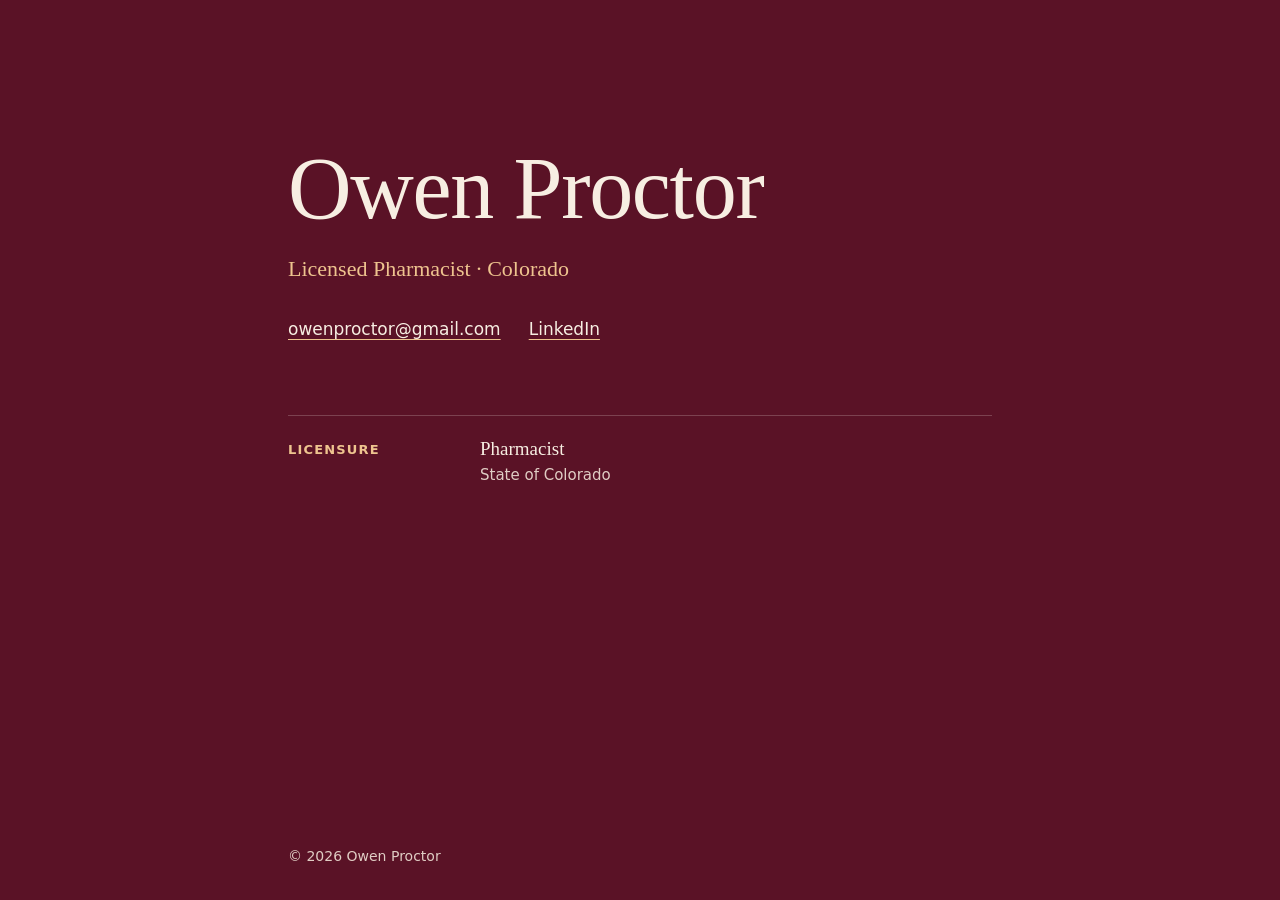
==== index.html @ 095172c4 "Add personal website Co-Authored-By: Claude Opus 5.5 <noreply@anthropic.com>" ====
<!DOCTYPE html>
<html lang="en">
<head>
<meta charset="utf-8">
<meta name="viewport" content="width=device-width, initial-scale=1">
<meta name="theme-color" content="#5a1226">
<title>Owen Proctor</title>
<meta name="description" content="">
<link rel="icon" href="data:image/svg+xml,%3Csvg xmlns='http://www.w3.org/2000/svg' viewBox='0 0 32 32'%3E%3Crect width='32' height='32' rx='6' fill='%235a1226'/%3E%3Ctext x='16' y='22' font-family='Georgia,serif' font-size='17' text-anchor='middle' fill='%23f7eee2'%3EOP%3C/text%3E%3C/svg%3E">
<style>
  :root {
    --burgundy: #5a1226;
    --cream: #f7eee2;
    --muted: #e0cdc4;
    --accent: #eec48f;
    --rule: rgba(247, 238, 226, .22);
    --serif: "Iowan Old Style", "Palatino Linotype", Palatino, Georgia, serif;
    --sans: system-ui, -apple-system, "Segoe UI", Roboto, sans-serif;
  }
  * { box-sizing: border-box; margin: 0; }
  html { -webkit-text-size-adjust: 100%; }
  body {
    min-height: 100svh;
    display: flex;
    flex-direction: column;
    background: var(--burgundy);
    color: var(--cream);
    font: 1.0625rem/1.65 var(--sans);
  }
  main, footer {
    width: 100%;
    max-width: 50rem;
    margin-inline: auto;
    padding-inline: clamp(1.5rem, 6vw, 3rem);
  }
  main { flex: 1; padding-block: clamp(4rem, 16vh, 9rem) 4rem; }
  a { color: inherit; text-decoration-color: var(--accent); text-decoration-thickness: 1px; text-underline-offset: .22em; }
  a:hover { color: var(--accent); }
  a:focus-visible { outline: 2px solid var(--accent); outline-offset: 3px; border-radius: 2px; }

  .photo { display: block; width: 8rem; height: 8rem; object-fit: cover; border-radius: 50%; margin-bottom: 2rem; }
  h1 {
    font: 400 clamp(3rem, 11vw, 5.5rem)/1.02 var(--serif);
    letter-spacing: -.015em;
  }
  .credentials { font-size: .36em; letter-spacing: 0; color: var(--muted); white-space: nowrap; margin-left: .3em; }
  .role { margin-top: 1.25rem; font: 1.375rem/1.35 var(--serif); color: var(--accent); }
  .headline { margin-top: .5rem; color: var(--muted); max-width: 36rem; }
  .contact { display: flex; flex-wrap: wrap; gap: .5rem 1.75rem; margin-top: 2rem; padding: 0; list-style: none; overflow-wrap: anywhere; }

  section {
    display: grid;
    gap: .75rem;
    margin-top: 3rem;
    padding-top: 1.25rem;
    border-top: 1px solid var(--rule);
  }
  main > header + section { margin-top: 4.5rem; }
  h2 { font: 600 .8125rem/1.5 var(--sans); letter-spacing: .09em; text-transform: uppercase; color: var(--accent); }
  .about p + p { margin-top: 1em; }
  .items { display: grid; gap: 1.5rem; padding: 0; list-style: none; }
  .item-head { display: flex; flex-wrap: wrap; justify-content: space-between; gap: 0 1rem; }
  .item-title { font: 1.1875rem/1.4 var(--serif); }
  .dates, .org { color: var(--muted); font-size: .9375rem; }
  .details { margin-top: .35rem; }
  .tags { display: flex; flex-wrap: wrap; gap: .5rem; padding: 0; list-style: none; }
  .tags li { padding: .1rem .75rem; border: 1px solid var(--rule); border-radius: 99px; font-size: .9375rem; }

  footer { padding-block: 1.5rem 2rem; color: var(--muted); font-size: .875rem; }

  @media (min-width: 40rem) {
    section { grid-template-columns: 10rem 1fr; gap: 2rem; }
    h2 { padding-top: .25rem; }
  }
</style>
</head>
<body>
<main id="site"></main>
<footer id="footer"></footer>

<script src="content.js"></script>
<script>
  // Builds the page from content.js. Nothing here needs editing.
  const S = window.SITE;

  function el(tag, attrs, ...kids) {
    const node = document.createElement(tag);
    for (const [key, value] of Object.entries(attrs || {})) node.setAttribute(key, value);
    node.append(...kids.filter(Boolean));
    return node;
  }

  function header() {
    const name = el("h1", null, S.name);
    if (S.credentials) name.append(el("span", { class: "credentials" }, S.credentials));

    const role = [S.title, S.location].filter(Boolean).join(" · ");
    const contacts = [
      S.email && [S.email, "mailto:" + S.email],
      S.phone && [S.phone, "tel:" + S.phone.replace(/[^\d+]/g, "")],
      S.linkedin && ["LinkedIn", S.linkedin],
      S.resume && ["Résumé", S.resume],
      ...(S.links || []).map(link => [link.label, link.url]),
    ].filter(Boolean);

    return el("header", null,
      S.photo && el("img", { class: "photo", src: S.photo, alt: S.name }),
      name,
      role && el("p", { class: "role" }, role),
      S.headline && el("p", { class: "headline" }, S.headline),
      contacts.length && el("ul", { class: "contact" },
        ...contacts.map(([text, href]) => el("li", null, el("a", { href }, text)))),
    );
  }

  function section(heading, body) {
    return el("section", null, el("h2", null, heading), body);
  }

  function item(entry) {
    const title = entry.url ? el("a", { href: entry.url }, entry.title || entry.url) : entry.title;
    return el("li", null,
      el("div", { class: "item-head" },
        title && el("div", { class: "item-title" }, title),
        entry.dates && el("div", { class: "dates" }, entry.dates)),
      entry.org && el("div", { class: "org" }, entry.org),
      entry.details && el("p", { class: "details" }, entry.details),
    );
  }

  function list(items) {
    if (items.every(entry => typeof entry === "string")) {
      return el("ul", { class: "tags" }, ...items.map(text => el("li", null, text)));
    }
    return el("ul", { class: "items" },
      ...items.map(entry => typeof entry === "string" ? item({ title: entry }) : item(entry)));
  }

  const site = document.getElementById("site");
  site.append(header());

  if (S.about && S.about.trim()) {
    const paragraphs = S.about.trim().split(/\n\s*\n/).map(text => el("p", null, text));
    site.append(section("About", el("div", { class: "about" }, ...paragraphs)));
  }
  for (const { heading, items } of S.sections || []) {
    if (items && items.length) site.append(section(heading, list(items)));
  }

  const summary = [S.name, S.title, S.location].filter(Boolean);
  document.title = S.title ? `${S.name} | ${S.title}` : S.name;
  document.querySelector('meta[name="description"]').content = S.headline || summary.join(", ");
  document.getElementById("footer").textContent = `© ${new Date().getFullYear()} ${S.name}`;
</script>
</body>
</html>
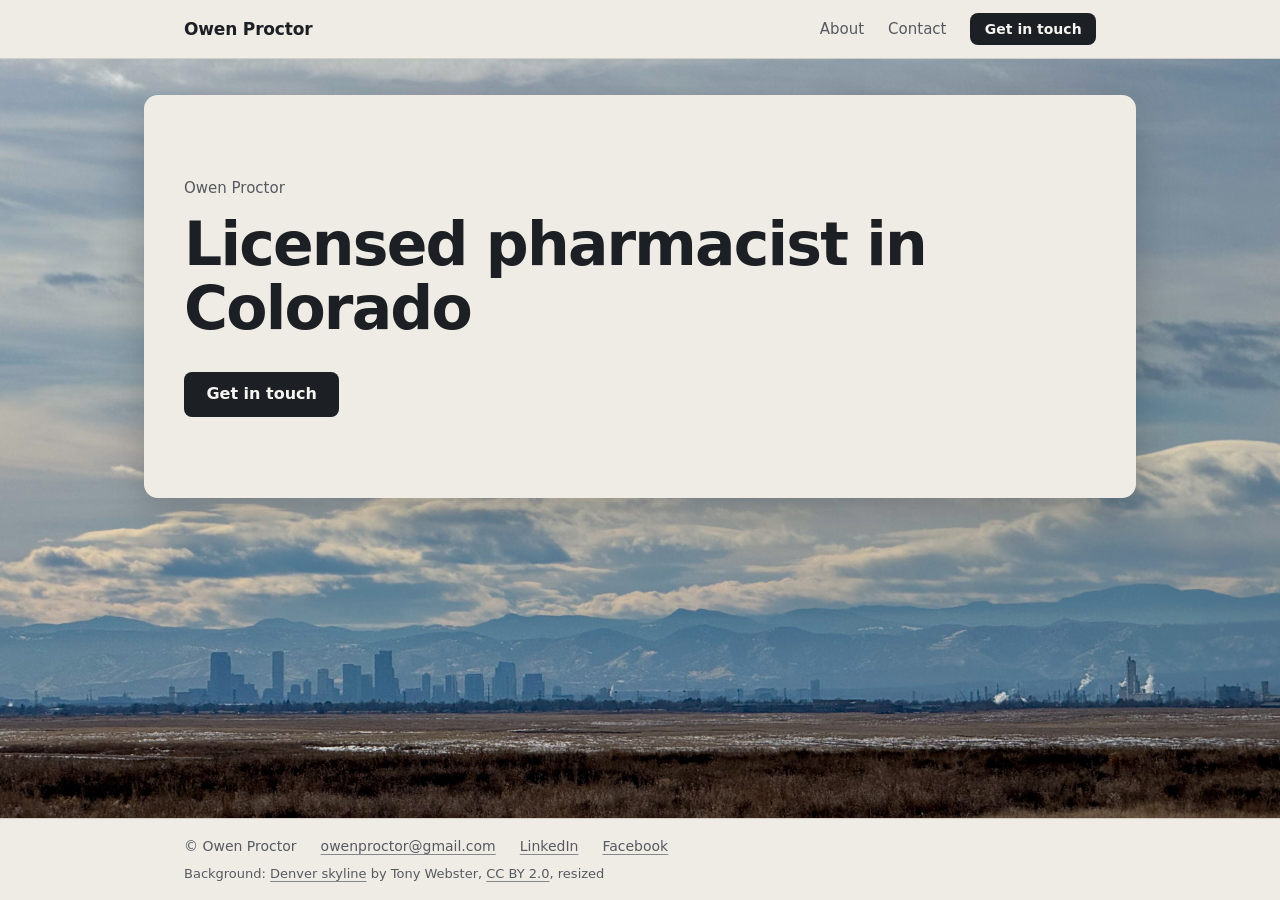
==== commit 6ae74c39: "Add pages, admin, Denver background and neutral style Co-Authored-By: Claude Opus 5.5 <noreply@anthr" ====
--- a/index.html
+++ b/index.html
@@ -3,154 +3,43 @@
 <head>
 <meta charset="utf-8">
 <meta name="viewport" content="width=device-width, initial-scale=1">
-<meta name="theme-color" content="#5a1226">
-<title>Owen Proctor</title>
-<meta name="description" content="">
-<link rel="icon" href="data:image/svg+xml,%3Csvg xmlns='http://www.w3.org/2000/svg' viewBox='0 0 32 32'%3E%3Crect width='32' height='32' rx='6' fill='%235a1226'/%3E%3Ctext x='16' y='22' font-family='Georgia,serif' font-size='17' text-anchor='middle' fill='%23f7eee2'%3EOP%3C/text%3E%3C/svg%3E">
-<style>
-  :root {
-    --burgundy: #5a1226;
-    --cream: #f7eee2;
-    --muted: #e0cdc4;
-    --accent: #eec48f;
-    --rule: rgba(247, 238, 226, .22);
-    --serif: "Iowan Old Style", "Palatino Linotype", Palatino, Georgia, serif;
-    --sans: system-ui, -apple-system, "Segoe UI", Roboto, sans-serif;
-  }
-  * { box-sizing: border-box; margin: 0; }
-  html { -webkit-text-size-adjust: 100%; }
-  body {
-    min-height: 100svh;
-    display: flex;
-    flex-direction: column;
-    background: var(--burgundy);
-    color: var(--cream);
-    font: 1.0625rem/1.65 var(--sans);
-  }
-  main, footer {
-    width: 100%;
-    max-width: 50rem;
-    margin-inline: auto;
-    padding-inline: clamp(1.5rem, 6vw, 3rem);
-  }
-  main { flex: 1; padding-block: clamp(4rem, 16vh, 9rem) 4rem; }
-  a { color: inherit; text-decoration-color: var(--accent); text-decoration-thickness: 1px; text-underline-offset: .22em; }
-  a:hover { color: var(--accent); }
-  a:focus-visible { outline: 2px solid var(--accent); outline-offset: 3px; border-radius: 2px; }
-
-  .photo { display: block; width: 8rem; height: 8rem; object-fit: cover; border-radius: 50%; margin-bottom: 2rem; }
-  h1 {
-    font: 400 clamp(3rem, 11vw, 5.5rem)/1.02 var(--serif);
-    letter-spacing: -.015em;
-  }
-  .credentials { font-size: .36em; letter-spacing: 0; color: var(--muted); white-space: nowrap; margin-left: .3em; }
-  .role { margin-top: 1.25rem; font: 1.375rem/1.35 var(--serif); color: var(--accent); }
-  .headline { margin-top: .5rem; color: var(--muted); max-width: 36rem; }
-  .contact { display: flex; flex-wrap: wrap; gap: .5rem 1.75rem; margin-top: 2rem; padding: 0; list-style: none; overflow-wrap: anywhere; }
-
-  section {
-    display: grid;
-    gap: .75rem;
-    margin-top: 3rem;
-    padding-top: 1.25rem;
-    border-top: 1px solid var(--rule);
-  }
-  main > header + section { margin-top: 4.5rem; }
-  h2 { font: 600 .8125rem/1.5 var(--sans); letter-spacing: .09em; text-transform: uppercase; color: var(--accent); }
-  .about p + p { margin-top: 1em; }
-  .items { display: grid; gap: 1.5rem; padding: 0; list-style: none; }
-  .item-head { display: flex; flex-wrap: wrap; justify-content: space-between; gap: 0 1rem; }
-  .item-title { font: 1.1875rem/1.4 var(--serif); }
-  .dates, .org { color: var(--muted); font-size: .9375rem; }
-  .details { margin-top: .35rem; }
-  .tags { display: flex; flex-wrap: wrap; gap: .5rem; padding: 0; list-style: none; }
-  .tags li { padding: .1rem .75rem; border: 1px solid var(--rule); border-radius: 99px; font-size: .9375rem; }
-
-  footer { padding-block: 1.5rem 2rem; color: var(--muted); font-size: .875rem; }
-
-  @media (min-width: 40rem) {
-    section { grid-template-columns: 10rem 1fr; gap: 2rem; }
-    h2 { padding-top: .25rem; }
-  }
-</style>
+<meta name="theme-color" content="#efece6">
+<title>Owen Proctor | Licensed Pharmacist, Colorado</title>
+<meta name="description" content="Owen Proctor, Licensed Pharmacist in Colorado.">
+<link rel="canonical" href="https://owenproctor.com/">
+<meta property="og:type" content="website">
+<meta property="og:title" content="Owen Proctor | Licensed Pharmacist, Colorado">
+<meta property="og:description" content="Owen Proctor, Licensed Pharmacist in Colorado.">
+<meta property="og:url" content="https://owenproctor.com/">
+<link rel="icon" href="data:image/svg+xml,%3Csvg xmlns='http://www.w3.org/2000/svg' viewBox='0 0 32 32'%3E%3Crect width='32' height='32' rx='6' fill='%231c1f23'/%3E%3Ctext x='16' y='22' font-family='Arial,sans-serif' font-size='14' font-weight='700' text-anchor='middle' fill='%23efece6'%3EOP%3C/text%3E%3C/svg%3E">
+<link rel="stylesheet" href="/style.css">
+<script type="application/ld+json">{"@context":"https://schema.org","@type":"Person","name":"Owen Proctor","jobTitle":"Licensed Pharmacist","url":"https://owenproctor.com/","email":"mailto:owenproctor@gmail.com","sameAs":["https://www.linkedin.com/in/owenproctor","https://www.facebook.com/owen.proctor.5/"]}</script>
 </head>
 <body>
-<main id="site"></main>
-<footer id="footer"></footer>
+<a class="skip" href="#main">Skip to content</a>
+<header class="site-header">
+  <div class="wrap header-row">
+    <a class="brand" href="/">Owen Proctor</a>
+    <nav aria-label="Main"><a href="/about">About</a><a href="/contact">Contact</a><a class="button button-small" href="/contact">Get in touch</a></nav>
+  </div>
+</header>
+<main id="main" class="wrap">
+<section class="hero">
+  
+  <p class="eyebrow">Owen Proctor</p>
+  <h1>Licensed pharmacist in Colorado</h1>
+  
+  <p class="actions"><a class="button" href="/contact">Get in touch</a></p>
+</section>
 
-<script src="content.js"></script>
-<script>
-  // Builds the page from content.js. Nothing here needs editing.
-  const S = window.SITE;
 
-  function el(tag, attrs, ...kids) {
-    const node = document.createElement(tag);
-    for (const [key, value] of Object.entries(attrs || {})) node.setAttribute(key, value);
-    node.append(...kids.filter(Boolean));
-    return node;
-  }
-
-  function header() {
-    const name = el("h1", null, S.name);
-    if (S.credentials) name.append(el("span", { class: "credentials" }, S.credentials));
-
-    const role = [S.title, S.location].filter(Boolean).join(" · ");
-    const contacts = [
-      S.email && [S.email, "mailto:" + S.email],
-      S.phone && [S.phone, "tel:" + S.phone.replace(/[^\d+]/g, "")],
-      S.linkedin && ["LinkedIn", S.linkedin],
-      S.resume && ["Résumé", S.resume],
-      ...(S.links || []).map(link => [link.label, link.url]),
-    ].filter(Boolean);
-
-    return el("header", null,
-      S.photo && el("img", { class: "photo", src: S.photo, alt: S.name }),
-      name,
-      role && el("p", { class: "role" }, role),
-      S.headline && el("p", { class: "headline" }, S.headline),
-      contacts.length && el("ul", { class: "contact" },
-        ...contacts.map(([text, href]) => el("li", null, el("a", { href }, text)))),
-    );
-  }
-
-  function section(heading, body) {
-    return el("section", null, el("h2", null, heading), body);
-  }
-
-  function item(entry) {
-    const title = entry.url ? el("a", { href: entry.url }, entry.title || entry.url) : entry.title;
-    return el("li", null,
-      el("div", { class: "item-head" },
-        title && el("div", { class: "item-title" }, title),
-        entry.dates && el("div", { class: "dates" }, entry.dates)),
-      entry.org && el("div", { class: "org" }, entry.org),
-      entry.details && el("p", { class: "details" }, entry.details),
-    );
-  }
-
-  function list(items) {
-    if (items.every(entry => typeof entry === "string")) {
-      return el("ul", { class: "tags" }, ...items.map(text => el("li", null, text)));
-    }
-    return el("ul", { class: "items" },
-      ...items.map(entry => typeof entry === "string" ? item({ title: entry }) : item(entry)));
-  }
-
-  const site = document.getElementById("site");
-  site.append(header());
-
-  if (S.about && S.about.trim()) {
-    const paragraphs = S.about.trim().split(/\n\s*\n/).map(text => el("p", null, text));
-    site.append(section("About", el("div", { class: "about" }, ...paragraphs)));
-  }
-  for (const { heading, items } of S.sections || []) {
-    if (items && items.length) site.append(section(heading, list(items)));
-  }
-
-  const summary = [S.name, S.title, S.location].filter(Boolean);
-  document.title = S.title ? `${S.name} | ${S.title}` : S.name;
-  document.querySelector('meta[name="description"]').content = S.headline || summary.join(", ");
-  document.getElementById("footer").textContent = `© ${new Date().getFullYear()} ${S.name}`;
-</script>
+</main>
+<footer class="site-footer">
+  <div class="wrap footer-row">
+    <span>© Owen Proctor</span>
+    <a href="mailto:owenproctor@gmail.com">owenproctor@gmail.com</a><a href="https://www.linkedin.com/in/owenproctor">LinkedIn</a><a href="https://www.facebook.com/owen.proctor.5/">Facebook</a>
+    <span class="credit">Background: <a href="https://commons.wikimedia.org/wiki/File:Denver_Colorado_Skyline_at_Rocky_Mountain_Arsenal_(53658444917).jpg">Denver skyline</a> by Tony Webster, <a href="https://creativecommons.org/licenses/by/2.0/">CC BY 2.0</a>, resized</span>
+  </div>
+</footer>
 </body>
 </html>
--- a/style.css
+++ b/style.css
@@ -0,0 +1,129 @@
+:root {
+  --paper: #efece6;
+  --paper-soft: #f7f5f1;
+  --ink: #1c1f23;
+  --muted: #565a60;
+  --line: #d3cfc7;
+  --field: #85888c;
+  --sans: Inter, "Segoe UI Variable Text", "Segoe UI", system-ui, -apple-system, Roboto, "Helvetica Neue", Arial, sans-serif;
+}
+* { box-sizing: border-box; margin: 0; }
+html { -webkit-text-size-adjust: 100%; scroll-padding-top: 6rem; }
+body {
+  min-height: 100svh;
+  display: flex;
+  flex-direction: column;
+  background: var(--paper);
+  color: var(--ink);
+  font: 1.0625rem/1.65 var(--sans);
+  -webkit-font-smoothing: antialiased;
+}
+/* The Denver photo stays fixed behind the page. */
+body::before {
+  content: "";
+  position: fixed;
+  inset: 0;
+  z-index: -1;
+  background: url("/denver.jpg") center bottom / cover no-repeat;
+}
+a { color: inherit; text-decoration-color: var(--field); text-decoration-thickness: 1px; text-underline-offset: .22em; }
+a:hover { text-decoration-color: var(--ink); }
+:focus-visible { outline: 2px solid var(--ink); outline-offset: 3px; border-radius: 2px; }
+p + p { margin-top: 1em; }
+
+.wrap { width: 100%; max-width: 62rem; margin-inline: auto; padding-inline: clamp(1.25rem, 5vw, 2.5rem); }
+.skip { position: absolute; left: -999px; }
+.skip:focus { left: 1rem; top: 1rem; z-index: 20; background: var(--ink); color: var(--paper-soft); padding: .5rem 1rem; }
+
+/* Sticky header */
+.site-header { position: sticky; top: 0; z-index: 10; background: var(--paper); border-bottom: 1px solid var(--line); }
+.header-row { display: flex; flex-wrap: wrap; align-items: center; justify-content: space-between; gap: .35rem 1.5rem; padding-block: .75rem; }
+.brand { font-size: 1.0625rem; font-weight: 650; letter-spacing: -.01em; text-decoration: none; }
+.site-header nav { display: flex; flex-wrap: wrap; align-items: center; gap: .25rem 1.5rem; font-size: .9375rem; }
+.site-header nav a:not(.button) { color: var(--muted); text-decoration: none; padding-block: .3rem; }
+.site-header nav a:not(.button):hover { color: var(--ink); }
+.site-header nav a[aria-current="page"] { color: var(--ink); font-weight: 600; }
+
+.button {
+  display: inline-block;
+  padding: .75rem 1.4rem;
+  border: 0;
+  border-radius: 8px;
+  background: var(--ink);
+  color: var(--paper-soft);
+  font: 600 1rem/1.3 var(--sans);
+  text-decoration: none;
+  cursor: pointer;
+  transition: background-color .15s;
+}
+.button:hover { background: #3b4047; }
+.button-small { padding: .45rem .9rem; font-size: .875rem; }
+
+main {
+  margin-block: clamp(1rem, 4vh, 2.5rem) clamp(2rem, 22vh, 13rem);
+  padding-block: clamp(2rem, 6vh, 3.5rem);
+  background: var(--paper);
+  border-radius: 14px;
+  box-shadow: 0 12px 40px rgba(20, 24, 30, .25);
+}
+h1 { font-size: clamp(2.25rem, 6.5vw, 3.75rem); font-weight: 650; line-height: 1.06; letter-spacing: -.03em; }
+.lead { margin-top: 1rem; font-size: 1.25rem; line-height: 1.5; color: var(--muted); max-width: 40rem; }
+.eyebrow { margin-bottom: .75rem; color: var(--muted); font-size: .9375rem; font-weight: 500; }
+.actions { margin-top: 2rem; }
+.muted { color: var(--muted); font-size: .9375rem; }
+.label { font-size: .8125rem; font-weight: 600; line-height: 1.5; letter-spacing: .06em; text-transform: uppercase; color: var(--muted); }
+.credentials { margin-left: .5em; font-size: .36em; font-weight: 500; letter-spacing: 0; color: var(--muted); white-space: nowrap; }
+.photo { display: block; width: 8rem; height: 8rem; object-fit: cover; border-radius: 50%; margin-bottom: 1.5rem; }
+
+.hero { padding-block: clamp(.5rem, 3vh, 2rem); }
+main > section:not(.hero):not(.band) { margin-top: 3rem; padding-top: 1.25rem; border-top: 1px solid var(--line); }
+main > section:not(.hero):not(.band) > .label { margin-bottom: 1rem; }
+
+.cards { display: grid; gap: 1rem; grid-template-columns: repeat(auto-fit, minmax(16rem, 1fr)); margin-top: 1.5rem; }
+main > section .cards { margin-top: 0; }
+.card { display: block; padding: 1.25rem 1.5rem; background: var(--paper-soft); border: 1px solid var(--line); border-radius: 10px; text-decoration: none; transition: border-color .15s; }
+.card:hover { border-color: var(--ink); }
+.card h2, .card h3 { font-size: 1.1875rem; font-weight: 600; line-height: 1.3; letter-spacing: -.01em; }
+.card p { margin-top: .5rem; color: var(--muted); font-size: .9375rem; }
+
+.prose { max-width: 42rem; }
+.prose > p:not(.lead):not(.eyebrow) { margin-top: 1.25rem; }
+.band { display: flex; flex-wrap: wrap; align-items: center; justify-content: space-between; gap: 1rem; margin-top: 3.5rem; padding: 1.5rem; background: var(--paper-soft); border: 1px solid var(--line); border-radius: 10px; }
+.band h2 { font-size: 1.375rem; font-weight: 600; letter-spacing: -.01em; }
+
+.split { display: grid; gap: .75rem; }
+.split > .label { margin-bottom: 0; }
+.items { display: grid; gap: 1.25rem; padding: 0; list-style: none; }
+.item-head { display: flex; flex-wrap: wrap; justify-content: space-between; gap: 0 1rem; }
+.item-title { font-weight: 600; }
+.items p { margin-top: .35rem; }
+
+/* Contact */
+.contact-grid { display: grid; gap: 2.5rem; margin-top: 2rem; }
+.form { display: grid; gap: 1.1rem; align-content: start; }
+.form label { display: grid; gap: .3rem; font-weight: 600; font-size: .9375rem; }
+.form input, .form textarea {
+  width: 100%;
+  padding: .65rem .75rem;
+  border: 1px solid var(--field);
+  border-radius: 8px;
+  background: var(--paper-soft);
+  color: var(--ink);
+  font: 400 1rem/1.5 var(--sans);
+}
+.form .trap { position: absolute; left: -999px; width: 1px; height: 1px; }
+.form .button { justify-self: start; }
+.note { color: var(--muted); font-size: .875rem; }
+.details { display: grid; grid-template-columns: auto 1fr; gap: .5rem 1.25rem; overflow-wrap: anywhere; }
+.details dt { color: var(--muted); font-size: .9375rem; }
+.map { display: block; width: 100%; height: 18rem; margin-top: 1.5rem; border: 1px solid var(--line); border-radius: 10px; }
+
+.site-footer { margin-top: auto; background: var(--paper); border-top: 1px solid var(--line); color: var(--muted); font-size: .875rem; }
+.footer-row { display: flex; flex-wrap: wrap; gap: .25rem 1.5rem; padding-block: 1rem; }
+.credit { font-size: .8125rem; }
+
+@media (min-width: 44rem) {
+  .split { grid-template-columns: 10rem 1fr; gap: 2rem; }
+  .split > .label { padding-top: .25rem; }
+  .contact-grid { grid-template-columns: 1.2fr 1fr; }
+}
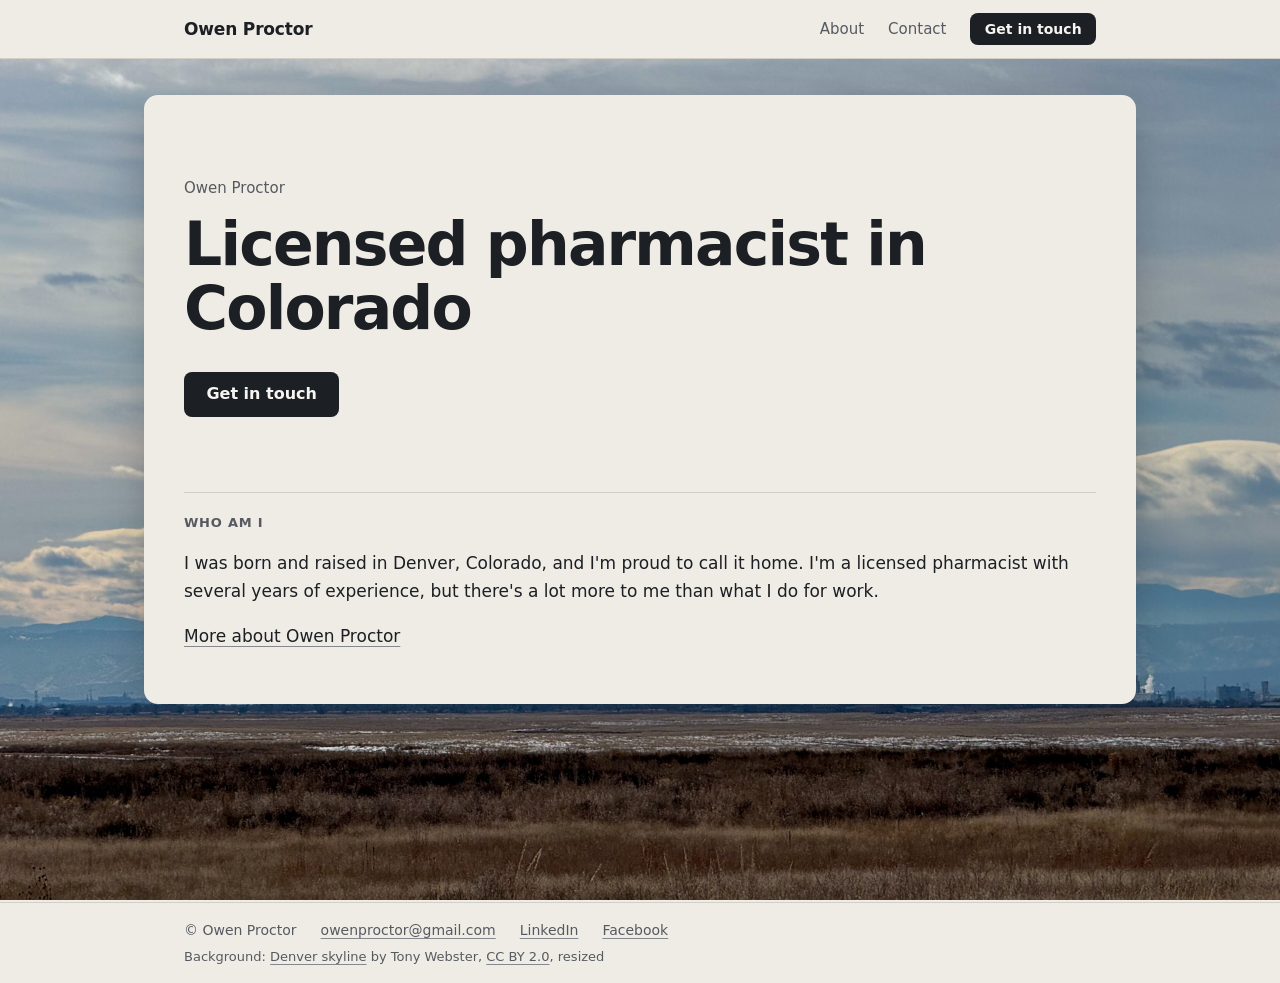
==== commit c69b35d9: "Add Who Am I text Co-Authored-By: Claude Opus 5.5 <noreply@anthropic.com>" ====
--- a/index.html
+++ b/index.html
@@ -32,7 +32,11 @@
   <p class="actions"><a class="button" href="/contact">Get in touch</a></p>
 </section>
 
-
+<section>
+  <h2 class="label">Who Am I</h2>
+  <p>I was born and raised in Denver, Colorado, and I&#39;m proud to call it home. I&#39;m a licensed pharmacist with several years of experience, but there&#39;s a lot more to me than what I do for work.</p>
+  <p><a href="/about">More about Owen Proctor</a></p>
+</section>
 </main>
 <footer class="site-footer">
   <div class="wrap footer-row">
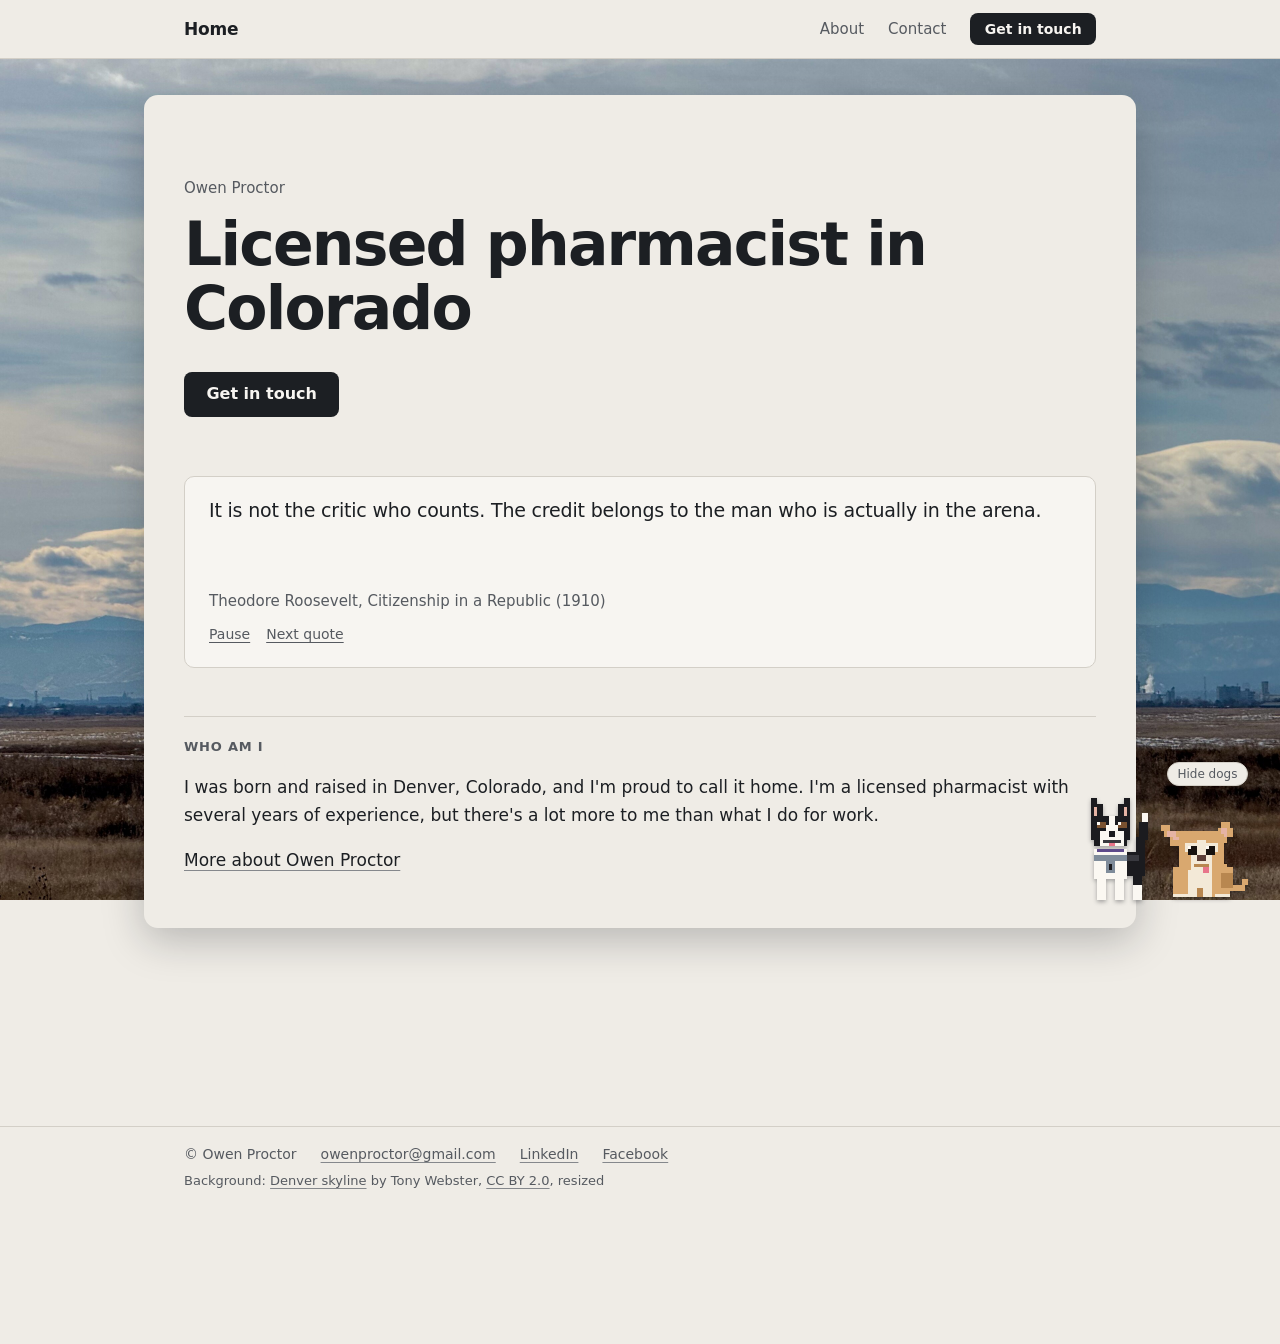
==== commit cc115c3d: "Add dogs, quotes, Treat Catch game and Home link Co-Authored-By: Claude Opus 5.5 <noreply@anthropic." ====
--- a/index.html
+++ b/index.html
@@ -19,7 +19,7 @@
 <a class="skip" href="#main">Skip to content</a>
 <header class="site-header">
   <div class="wrap header-row">
-    <a class="brand" href="/">Owen Proctor</a>
+    <a class="brand" href="/" aria-current="page">Home</a>
     <nav aria-label="Main"><a href="/about">About</a><a href="/contact">Contact</a><a class="button button-small" href="/contact">Get in touch</a></nav>
   </div>
 </header>
@@ -31,6 +31,10 @@
   
   <p class="actions"><a class="button" href="/contact">Get in touch</a></p>
 </section>
+<figure class="quote" id="quote-widget">
+  <blockquote>Well done is better than well said.</blockquote>
+  <figcaption>Benjamin Franklin, Poor Richard&#39;s Almanack (1737)</figcaption>
+</figure>
 
 <section>
   <h2 class="label">Who Am I</h2>
@@ -45,5 +49,6 @@
     <span class="credit">Background: <a href="https://commons.wikimedia.org/wiki/File:Denver_Colorado_Skyline_at_Rocky_Mountain_Arsenal_(53658444917).jpg">Denver skyline</a> by Tony Webster, <a href="https://creativecommons.org/licenses/by/2.0/">CC BY 2.0</a>, resized</span>
   </div>
 </footer>
+<script src="/widgets.js" defer></script>
 </body>
 </html>
--- a/style.css
+++ b/style.css
@@ -127,3 +127,59 @@
   .split > .label { padding-top: .25rem; }
   .contact-grid { grid-template-columns: 1.2fr 1fr; }
 }
+
+/* Quote widget */
+.quote { margin: 2rem 0 0; padding: 1.25rem 1.5rem; background: var(--paper-soft); border: 1px solid var(--line); border-radius: 10px; transition: opacity .25s; }
+.quote.fading { opacity: 0; }
+.quote blockquote { font-size: 1.1875rem; font-weight: 500; line-height: 1.45; letter-spacing: -.01em; min-height: 5.8em; }
+.quote figcaption { margin-top: .5rem; color: var(--muted); font-size: .9375rem; }
+.quote-controls { display: flex; gap: 1rem; margin-top: .5rem; }
+.text-button { padding: .2rem 0; border: 0; background: none; color: var(--muted); font: 500 .875rem/1.4 var(--sans); text-decoration: underline; text-underline-offset: .2em; cursor: pointer; }
+.text-button:hover { color: var(--ink); }
+@media (min-width: 44rem) { .quote blockquote { min-height: 4.4em; } }
+
+/* Sigi and Alfi */
+.has-dogs .site-footer { padding-bottom: 8.5rem; }
+.has-dogs.dogs-away .site-footer { padding-bottom: 3rem; }
+.dogs { position: fixed; right: clamp(.5rem, 3vw, 2rem); bottom: 0; z-index: 9; display: flex; flex-direction: column; align-items: flex-end; pointer-events: none; }
+.dogs > * { pointer-events: auto; }
+.dog-row { display: flex; align-items: flex-end; gap: .25rem; }
+.dog-row[hidden] { display: none; }
+.dog { display: block; padding: 0; border: 0; background: none; cursor: pointer; line-height: 0; }
+.dog canvas { display: block; image-rendering: pixelated; filter: drop-shadow(0 2px 2px rgba(20, 24, 30, .35)); }
+.dog:hover { transform: translateY(-2px); }
+.dog:focus-visible { outline-offset: 1px; border-radius: 6px; }
+.dog.hop { animation: dog-hop .45s ease-in-out infinite; }
+@keyframes dog-hop { 50% { transform: translateY(-6px); } }
+.dog-pill { margin-bottom: .35rem; padding: .15rem .6rem; border: 1px solid var(--line); border-radius: 99px; background: var(--paper); color: var(--muted); font: 500 .75rem/1.5 var(--sans); cursor: pointer; }
+.dog-pill:hover { color: var(--ink); }
+.dog-pill[hidden] { display: none; }
+.dog-bubble { width: min(20rem, calc(100vw - 1rem)); margin-bottom: .5rem; padding: .9rem 1rem; background: var(--paper-soft); border: 1px solid var(--line); border-radius: 10px; box-shadow: 0 8px 24px rgba(20, 24, 30, .3); font-size: .9375rem; line-height: 1.45; }
+.dog-bubble[hidden] { display: none; }
+.dog-actions { display: flex; flex-wrap: wrap; gap: .35rem; margin-top: .65rem; }
+.dog-actions button { padding: .3rem .6rem; border: 1px solid var(--field); border-radius: 6px; background: var(--paper); color: var(--ink); font: 500 .8125rem/1.3 var(--sans); cursor: pointer; }
+.dog-actions button:hover { border-color: var(--ink); }
+.dog-actions button[hidden] { display: none; }
+.dog-actions .dog-game { background: var(--ink); border-color: var(--ink); color: var(--paper-soft); }
+.dog-heart { position: absolute; color: #c8344f; font-size: 1.1rem; line-height: 1; opacity: 0; pointer-events: none; animation: dog-float 1.1s ease-out forwards; }
+.dog-bone { position: absolute; width: 30px; height: 15px; image-rendering: pixelated; pointer-events: none; animation: dog-drop .6s ease-in forwards; }
+@keyframes dog-float { 0% { opacity: 0; transform: translateY(8px); } 20% { opacity: 1; } 100% { opacity: 0; transform: translateY(-48px); } }
+@keyframes dog-drop { 0% { opacity: 0; transform: translateY(-36px); } 20% { opacity: 1; } 90% { opacity: 1; } 100% { opacity: 0; transform: translateY(14px); } }
+@media (prefers-reduced-motion: reduce) {
+  .quote, .dog:hover { transition: none; transform: none; }
+  .dog.hop, .dog-heart, .dog-bone { animation-duration: .01s; }
+}
+
+/* Treat Catch */
+.game { width: min(34rem, calc(100vw - 1.5rem)); max-height: calc(100dvh - 1.5rem); margin: auto; padding: 1rem 1.25rem 1.25rem; border: 0; border-radius: 12px; background: var(--paper); color: var(--ink); box-shadow: 0 20px 60px rgba(20, 24, 30, .5); }
+.game::backdrop { background: rgba(20, 24, 30, .65); }
+.game-head, .game-hud { display: flex; align-items: center; justify-content: space-between; gap: 1rem; }
+.game-head h2 { font-size: 1.25rem; font-weight: 650; letter-spacing: -.01em; }
+.game-hud { margin-block: .4rem; font-weight: 600; font-variant-numeric: tabular-nums; }
+.game-hud span:last-child { color: #c8344f; letter-spacing: .1em; }
+.game-canvas { display: block; width: 100%; aspect-ratio: 3 / 2; border-radius: 6px; image-rendering: pixelated; touch-action: none; cursor: none; }
+.game-message { margin-top: .6rem; font-size: .9375rem; line-height: 1.45; }
+.game-buttons { display: flex; flex-wrap: wrap; gap: .5rem; margin-top: .6rem; }
+.game h3 { margin-top: .8rem; font-size: .875rem; font-weight: 600; }
+.game-scores { margin: .2rem 0 0; padding-left: 1.25rem; font-size: .875rem; }
+.game-scores .new { font-weight: 700; }
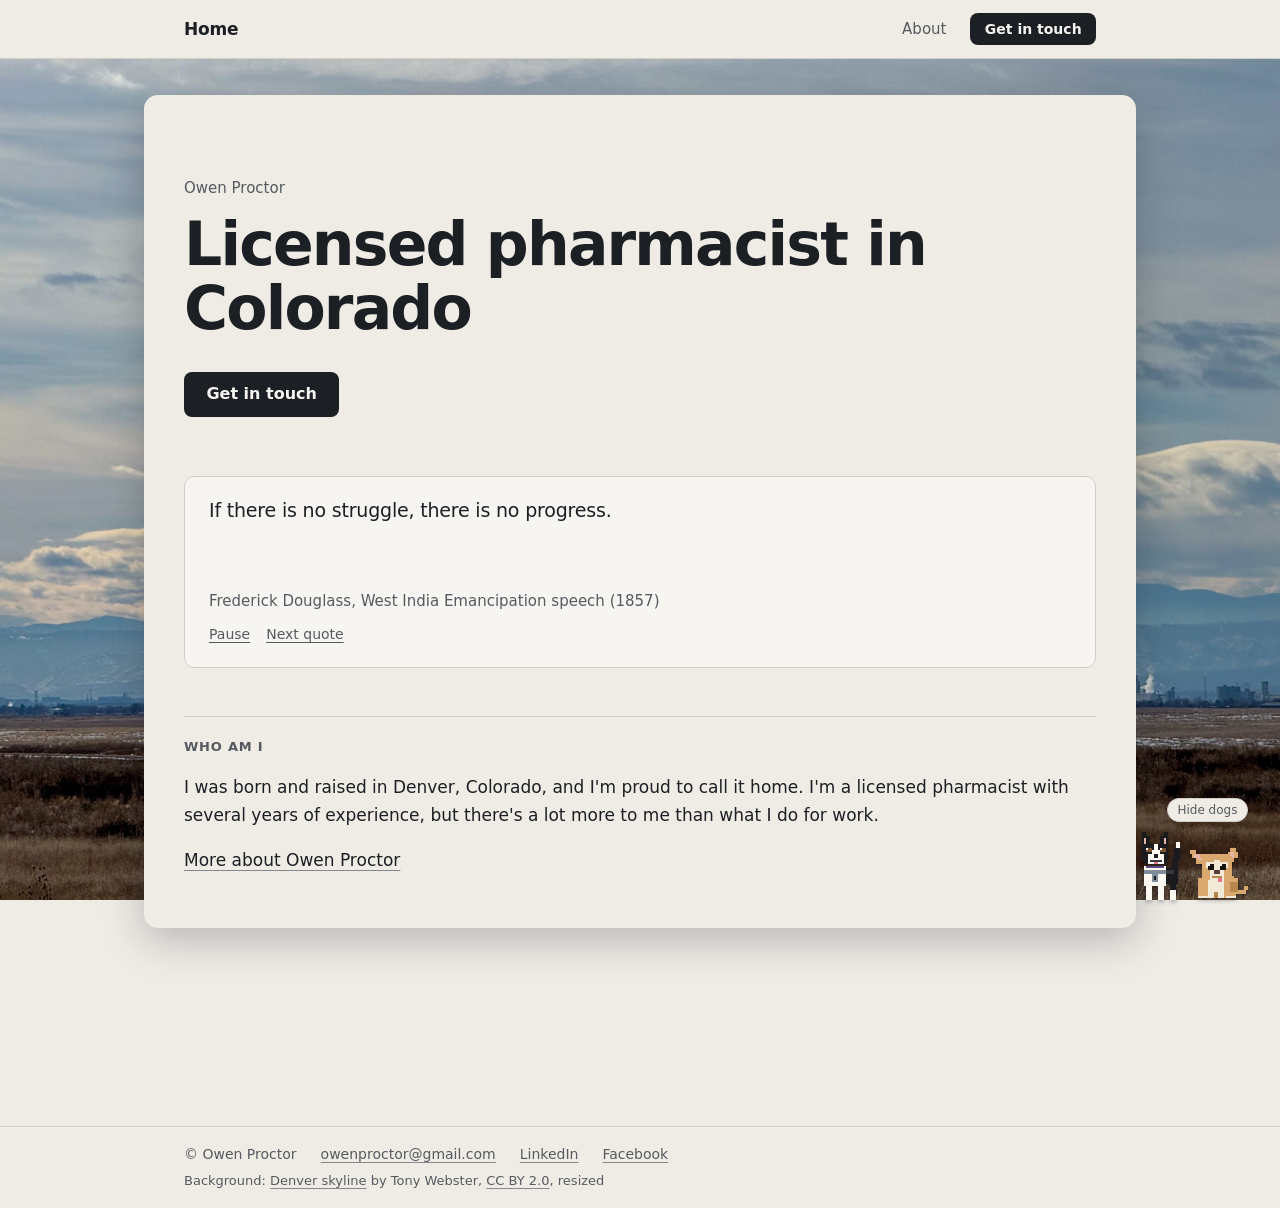
==== commit f82fe57b: "Remove redundant Contact menu link Co-Authored-By: Claude Opus 5.5 <noreply@anthropic.com>" ====
--- a/index.html
+++ b/index.html
@@ -20,7 +20,7 @@
 <header class="site-header">
   <div class="wrap header-row">
     <a class="brand" href="/" aria-current="page">Home</a>
-    <nav aria-label="Main"><a href="/about">About</a><a href="/contact">Contact</a><a class="button button-small" href="/contact">Get in touch</a></nav>
+    <nav aria-label="Main"><a href="/about">About</a><a class="button button-small" href="/contact">Get in touch</a></nav>
   </div>
 </header>
 <main id="main" class="wrap">
--- a/style.css
+++ b/style.css
@@ -139,8 +139,6 @@
 @media (min-width: 44rem) { .quote blockquote { min-height: 4.4em; } }
 
 /* Sigi and Alfi */
-.has-dogs .site-footer { padding-bottom: 8.5rem; }
-.has-dogs.dogs-away .site-footer { padding-bottom: 3rem; }
 .dogs { position: fixed; right: clamp(.5rem, 3vw, 2rem); bottom: 0; z-index: 9; display: flex; flex-direction: column; align-items: flex-end; pointer-events: none; }
 .dogs > * { pointer-events: auto; }
 .dog-row { display: flex; align-items: flex-end; gap: .25rem; }
@@ -161,17 +159,12 @@
 .dog-actions button:hover { border-color: var(--ink); }
 .dog-actions button[hidden] { display: none; }
 .dog-actions .dog-game { background: var(--ink); border-color: var(--ink); color: var(--paper-soft); }
-.dog-heart { position: absolute; color: #c8344f; font-size: 1.1rem; line-height: 1; opacity: 0; pointer-events: none; animation: dog-float 1.1s ease-out forwards; }
-.dog-bone { position: absolute; width: 30px; height: 15px; image-rendering: pixelated; pointer-events: none; animation: dog-drop .6s ease-in forwards; }
-@keyframes dog-float { 0% { opacity: 0; transform: translateY(8px); } 20% { opacity: 1; } 100% { opacity: 0; transform: translateY(-48px); } }
-@keyframes dog-drop { 0% { opacity: 0; transform: translateY(-36px); } 20% { opacity: 1; } 90% { opacity: 1; } 100% { opacity: 0; transform: translateY(14px); } }
 @media (prefers-reduced-motion: reduce) {
   .quote, .dog:hover { transition: none; transform: none; }
-  .dog.hop, .dog-heart, .dog-bone { animation-duration: .01s; }
-}
+  .dog.hop, .dog-heart, }
 
 /* Treat Catch */
-.game { width: min(34rem, calc(100vw - 1.5rem)); max-height: calc(100dvh - 1.5rem); margin: auto; padding: 1rem 1.25rem 1.25rem; border: 0; border-radius: 12px; background: var(--paper); color: var(--ink); box-shadow: 0 20px 60px rgba(20, 24, 30, .5); }
+.game { width: min(64rem, calc(100vw - 1.5rem), max(20rem, calc((100dvh - 14rem) * 1.5))); max-height: calc(100dvh - 1.5rem); margin: auto; padding: 1rem 1.25rem 1.25rem; border: 0; border-radius: 12px; background: var(--paper); color: var(--ink); box-shadow: 0 20px 60px rgba(20, 24, 30, .5); }
 .game::backdrop { background: rgba(20, 24, 30, .65); }
 .game-head, .game-hud { display: flex; align-items: center; justify-content: space-between; gap: 1rem; }
 .game-head h2 { font-size: 1.25rem; font-weight: 650; letter-spacing: -.01em; }
@@ -183,3 +176,13 @@
 .game h3 { margin-top: .8rem; font-size: .875rem; font-weight: 600; }
 .game-scores { margin: .2rem 0 0; padding-left: 1.25rem; font-size: .875rem; }
 .game-scores .new { font-weight: 700; }
+
+/* Pet and treat effects */
+.dog-effect { position: absolute; z-index: 1; line-height: 1; pointer-events: none; translate: -50% 50%; }
+.dog-heart { font-size: 1.25rem; opacity: 0; animation: dog-float 1.3s ease-out forwards; }
+.dog-hand { font-size: 2rem; animation: dog-pat 1.5s ease-in-out forwards; }
+.dog-treat { font-size: 1.75rem; animation: dog-toss .75s ease-in forwards; }
+@keyframes dog-float { 0% { opacity: 0; transform: translateY(6px) scale(.6); } 20% { opacity: 1; } 100% { opacity: 0; transform: translateY(-70px) scale(1.15); } }
+@keyframes dog-pat { 0%, 100% { opacity: 0; transform: translateY(-14px); } 10%, 90% { opacity: 1; } 10%, 40%, 70% { transform: translateY(-12px) rotate(-8deg); } 25%, 55%, 85% { transform: translateY(1px) rotate(8deg); } }
+@keyframes dog-toss { 0% { opacity: 0; transform: translate(-170px, -40px) rotate(-260deg); } 12% { opacity: 1; } 50% { transform: translate(-85px, -110px) rotate(-130deg); } 92% { opacity: 1; transform: translate(-6px, -4px) rotate(-10deg); } 100% { opacity: 0; transform: translate(0, 0) scale(.5); } }
+@keyframes dog-show { 0%, 85% { opacity: 1; } 100% { opacity: 0; } }
